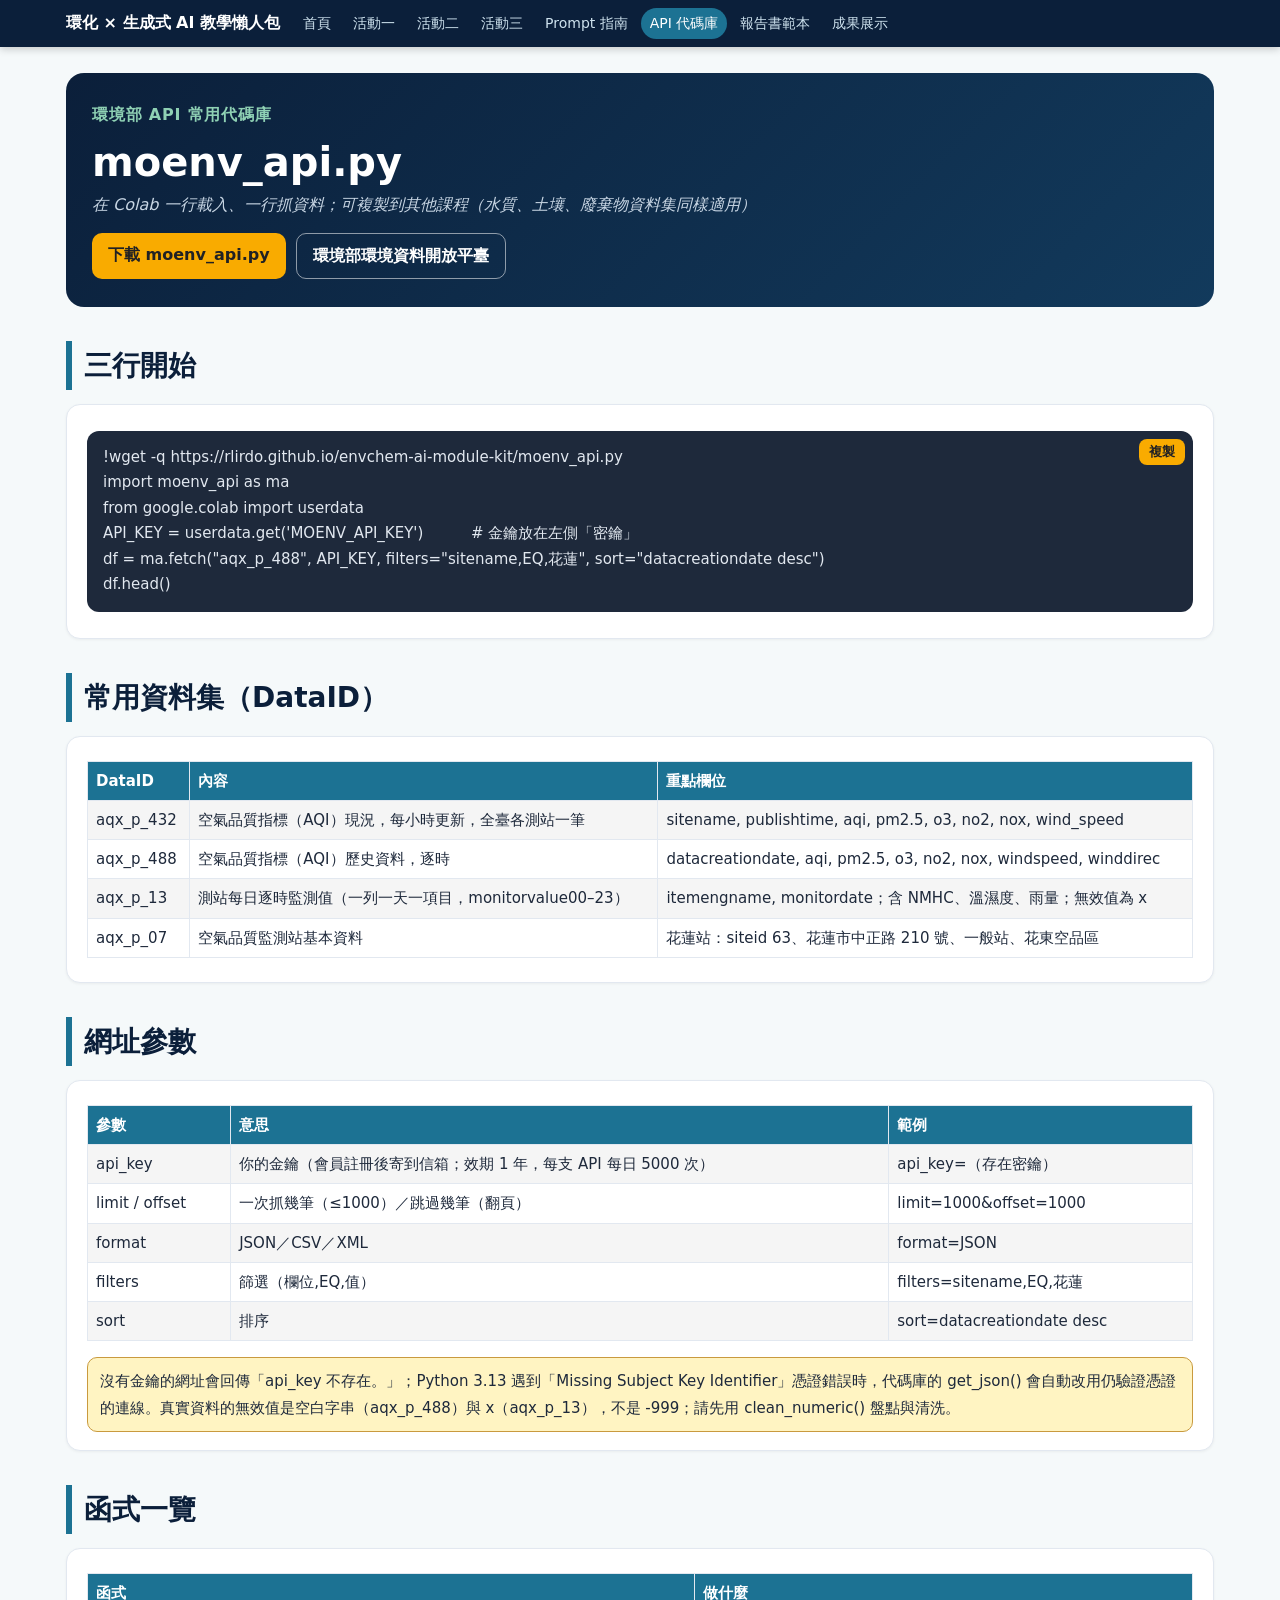
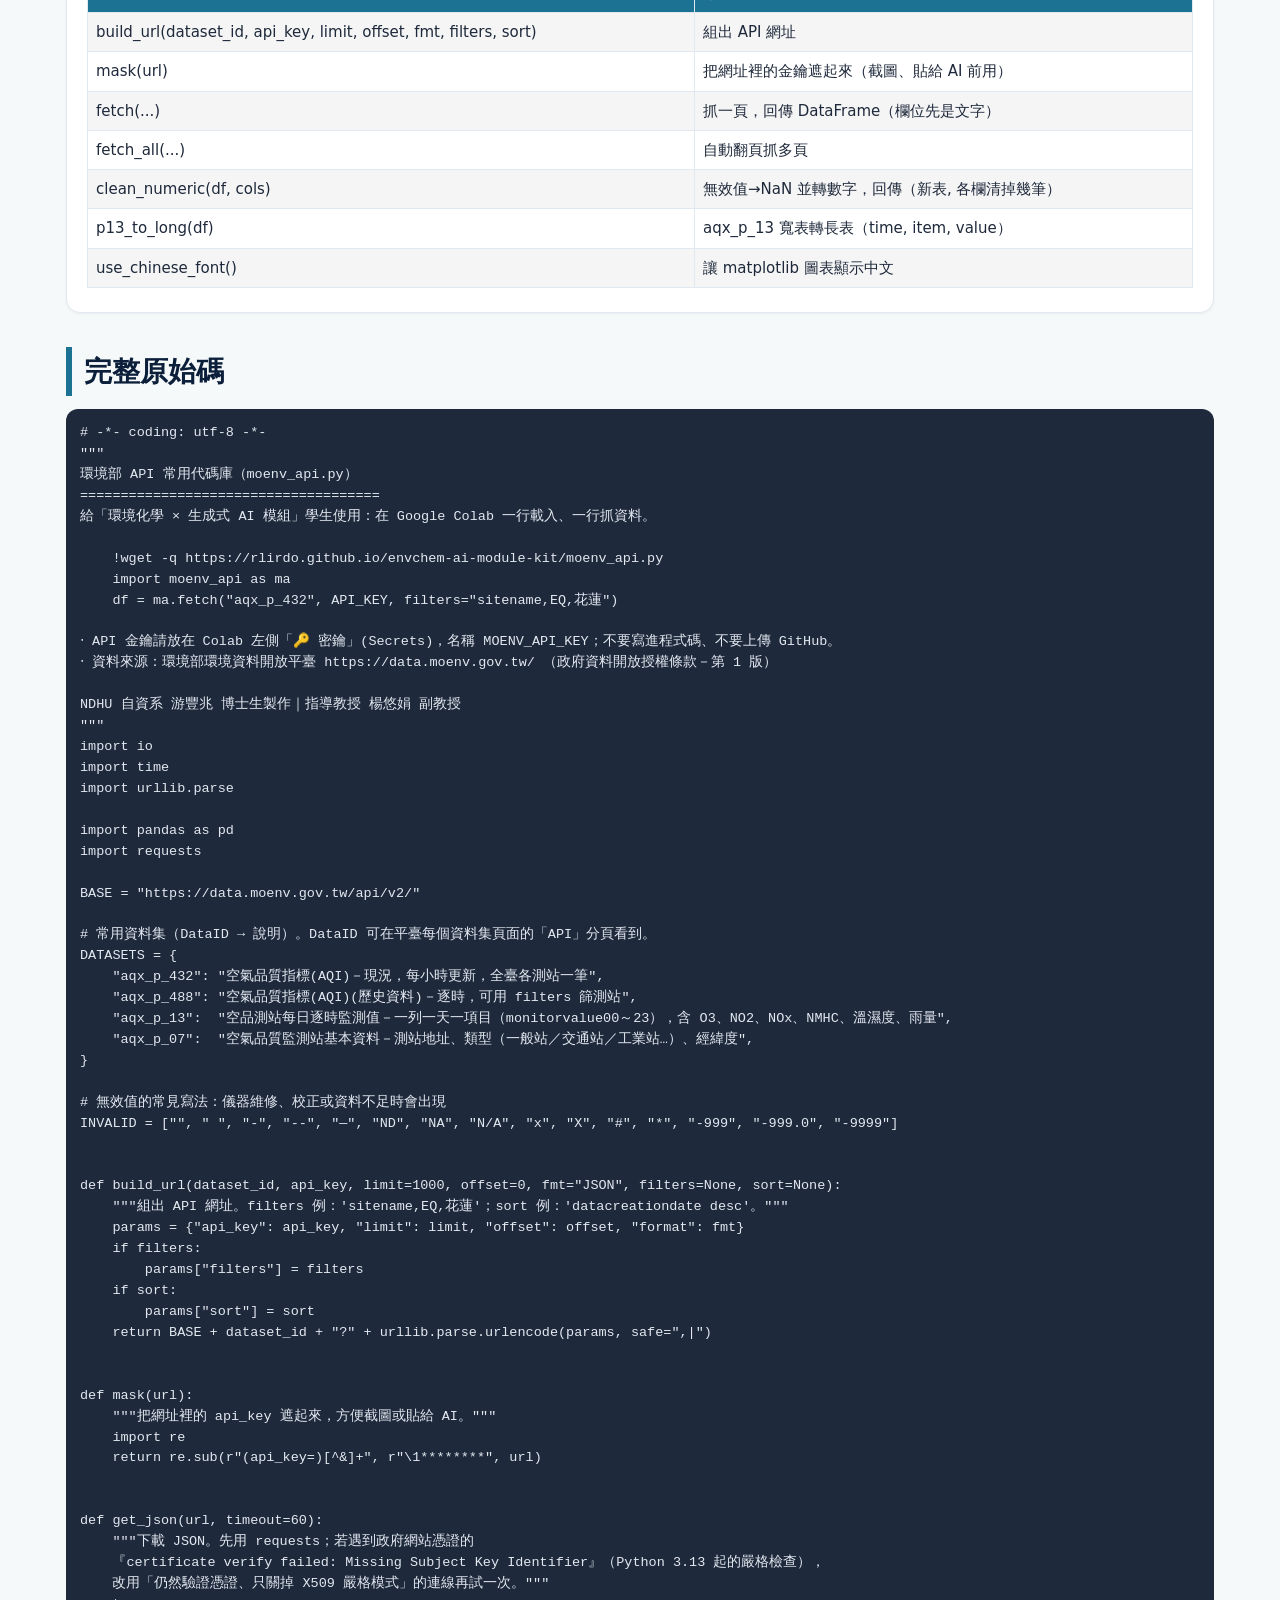
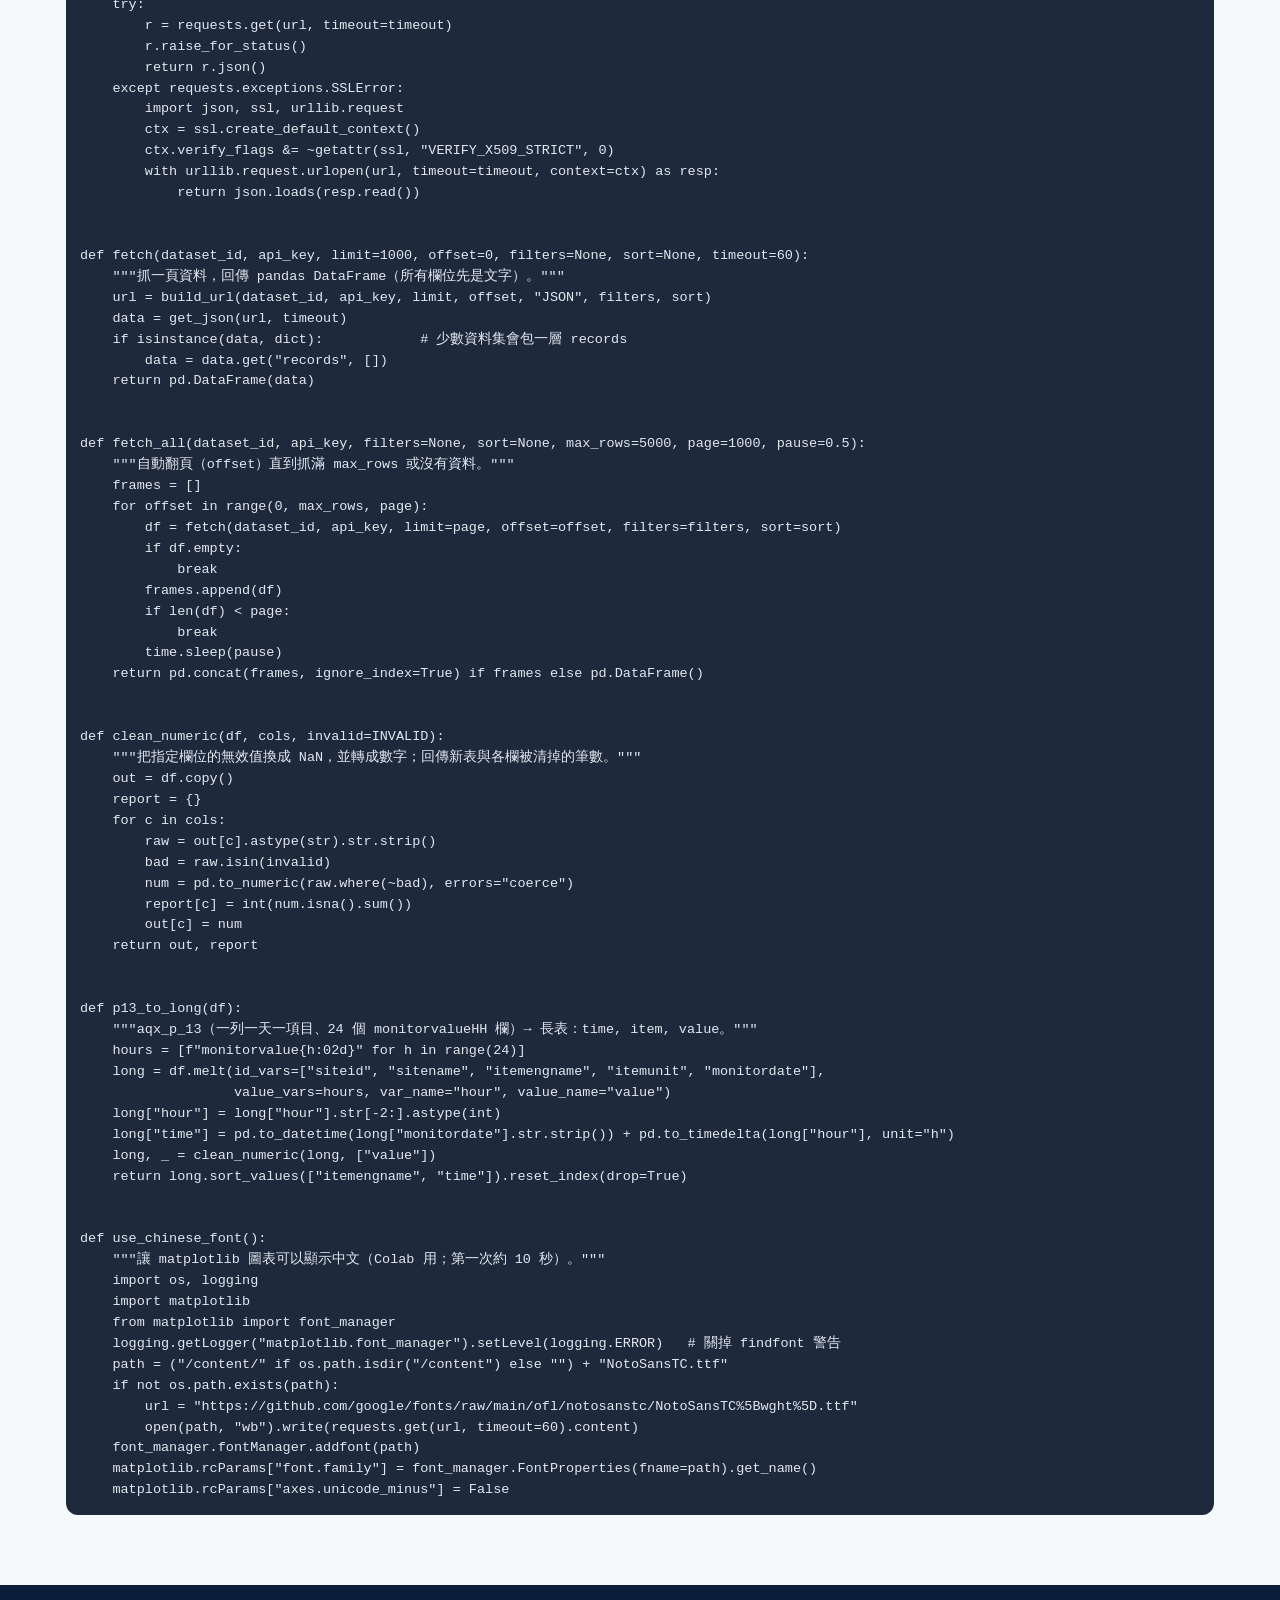
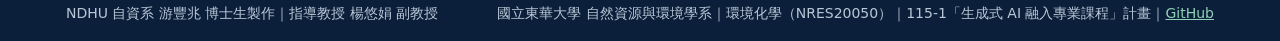
==== api.html @ 73d67e70 "Add teaching kit website, worksheets, and annotated step screenshots - Student manuals m1/m2/m3 gene" ====
<!doctype html><html lang="zh-Hant"><head><meta charset="utf-8"><meta name="viewport" content="width=device-width,initial-scale=1">
<title>API 代碼庫｜環化 × AI 教學懶人包</title><meta name="description" content="API 代碼庫"><link rel="stylesheet" href="assets/site.css"></head><body>
<header class="top"><div class="in"><a class="brand" href="index.html">環化 × 生成式 AI 教學懶人包</a><nav><a href="index.html">首頁</a><a href="m1.html">活動一</a><a href="m2.html">活動二</a><a href="m3.html">活動三</a><a href="prompts.html">Prompt 指南</a><a href="api.html" class=on>API 代碼庫</a><a href="report.html">報告書範本</a><a href="gallery.html">成果展示</a></nav></div></header>
<main><section class="hero"><div class="eb">環境部 API 常用代碼庫</div><h1>moenv_api.py</h1><div class="sub">在 Colab 一行載入、一行抓資料；可複製到其他課程（水質、土壤、廢棄物資料集同樣適用）</div>
<div class="btns"><a class="btn or" href="moenv_api.py">下載 moenv_api.py</a><a class="btn ol" href="https://data.moenv.gov.tw/" target="_blank">環境部環境資料開放平臺</a></div></section>
<h2>三行開始</h2><div class="card"><div class="pr"><button class="copy">複製</button><div class="pt">!wget -q https://rlirdo.github.io/envchem-ai-module-kit/moenv_api.py
import moenv_api as ma
from google.colab import userdata
API_KEY = userdata.get('MOENV_API_KEY')          # 金鑰放在左側「密鑰」
df = ma.fetch("aqx_p_488", API_KEY, filters="sitename,EQ,花蓮", sort="datacreationdate desc")
df.head()</div></div></div>
<h2>常用資料集（DataID）</h2><div class="card"><div class="tw"><table><tr><th>DataID</th><th>內容</th><th>重點欄位</th></tr>
<tr><td>aqx_p_432</td><td>空氣品質指標（AQI）現況，每小時更新，全臺各測站一筆</td><td>sitename, publishtime, aqi, pm2.5, o3, no2, nox, wind_speed</td></tr>
<tr><td>aqx_p_488</td><td>空氣品質指標（AQI）歷史資料，逐時</td><td>datacreationdate, aqi, pm2.5, o3, no2, nox, windspeed, winddirec</td></tr>
<tr><td>aqx_p_13</td><td>測站每日逐時監測值（一列一天一項目，monitorvalue00–23）</td><td>itemengname, monitordate；含 NMHC、溫濕度、雨量；無效值為 x</td></tr>
<tr><td>aqx_p_07</td><td>空氣品質監測站基本資料</td><td>花蓮站：siteid 63、花蓮市中正路 210 號、一般站、花東空品區</td></tr></table></div></div>
<h2>網址參數</h2><div class="card"><div class="tw"><table><tr><th>參數</th><th>意思</th><th>範例</th></tr><tr><td>api_key</td><td>你的金鑰（會員註冊後寄到信箱；效期 1 年，每支 API 每日 5000 次）</td><td>api_key=（存在密鑰）</td></tr>
<tr><td>limit / offset</td><td>一次抓幾筆（≤1000）／跳過幾筆（翻頁）</td><td>limit=1000&amp;offset=1000</td></tr><tr><td>format</td><td>JSON／CSV／XML</td><td>format=JSON</td></tr>
<tr><td>filters</td><td>篩選（欄位,EQ,值）</td><td>filters=sitename,EQ,花蓮</td></tr><tr><td>sort</td><td>排序</td><td>sort=datacreationdate desc</td></tr></table></div>
<div class="tip">沒有金鑰的網址會回傳「api_key 不存在。」；Python 3.13 遇到「Missing Subject Key Identifier」憑證錯誤時，代碼庫的 get_json() 會自動改用仍驗證憑證的連線。真實資料的無效值是空白字串（aqx_p_488）與 x（aqx_p_13），不是 -999；請先用 clean_numeric() 盤點與清洗。</div></div>
<h2>函式一覽</h2><div class="card"><div class="tw"><table><tr><th>函式</th><th>做什麼</th></tr><tr><td>build_url(dataset_id, api_key, limit, offset, fmt, filters, sort)</td><td>組出 API 網址</td></tr>
<tr><td>mask(url)</td><td>把網址裡的金鑰遮起來（截圖、貼給 AI 前用）</td></tr><tr><td>fetch(...)</td><td>抓一頁，回傳 DataFrame（欄位先是文字）</td></tr><tr><td>fetch_all(...)</td><td>自動翻頁抓多頁</td></tr>
<tr><td>clean_numeric(df, cols)</td><td>無效值→NaN 並轉數字，回傳（新表, 各欄清掉幾筆）</td></tr><tr><td>p13_to_long(df)</td><td>aqx_p_13 寬表轉長表（time, item, value）</td></tr><tr><td>use_chinese_font()</td><td>讓 matplotlib 圖表顯示中文</td></tr></table></div></div>
<h2>完整原始碼</h2><pre class="code"># -*- coding: utf-8 -*-
&quot;&quot;&quot;
環境部 API 常用代碼庫（moenv_api.py）
=====================================
給「環境化學 × 生成式 AI 模組」學生使用：在 Google Colab 一行載入、一行抓資料。

    !wget -q https://rlirdo.github.io/envchem-ai-module-kit/moenv_api.py
    import moenv_api as ma
    df = ma.fetch(&quot;aqx_p_432&quot;, API_KEY, filters=&quot;sitename,EQ,花蓮&quot;)

‧ API 金鑰請放在 Colab 左側「🔑 密鑰」(Secrets)，名稱 MOENV_API_KEY；不要寫進程式碼、不要上傳 GitHub。
‧ 資料來源：環境部環境資料開放平臺 https://data.moenv.gov.tw/ （政府資料開放授權條款－第 1 版）

NDHU 自資系 游豐兆 博士生製作｜指導教授 楊悠娟 副教授
&quot;&quot;&quot;
import io
import time
import urllib.parse

import pandas as pd
import requests

BASE = &quot;https://data.moenv.gov.tw/api/v2/&quot;

# 常用資料集（DataID → 說明）。DataID 可在平臺每個資料集頁面的「API」分頁看到。
DATASETS = {
    &quot;aqx_p_432&quot;: &quot;空氣品質指標(AQI)－現況，每小時更新，全臺各測站一筆&quot;,
    &quot;aqx_p_488&quot;: &quot;空氣品質指標(AQI)(歷史資料)－逐時，可用 filters 篩測站&quot;,
    &quot;aqx_p_13&quot;:  &quot;空品測站每日逐時監測值－一列一天一項目（monitorvalue00～23），含 O3、NO2、NOx、NMHC、溫濕度、雨量&quot;,
    &quot;aqx_p_07&quot;:  &quot;空氣品質監測站基本資料－測站地址、類型（一般站／交通站／工業站…）、經緯度&quot;,
}

# 無效值的常見寫法：儀器維修、校正或資料不足時會出現
INVALID = [&quot;&quot;, &quot; &quot;, &quot;-&quot;, &quot;--&quot;, &quot;—&quot;, &quot;ND&quot;, &quot;NA&quot;, &quot;N/A&quot;, &quot;x&quot;, &quot;X&quot;, &quot;#&quot;, &quot;*&quot;, &quot;-999&quot;, &quot;-999.0&quot;, &quot;-9999&quot;]


def build_url(dataset_id, api_key, limit=1000, offset=0, fmt=&quot;JSON&quot;, filters=None, sort=None):
    &quot;&quot;&quot;組出 API 網址。filters 例：&#x27;sitename,EQ,花蓮&#x27;；sort 例：&#x27;datacreationdate desc&#x27;。&quot;&quot;&quot;
    params = {&quot;api_key&quot;: api_key, &quot;limit&quot;: limit, &quot;offset&quot;: offset, &quot;format&quot;: fmt}
    if filters:
        params[&quot;filters&quot;] = filters
    if sort:
        params[&quot;sort&quot;] = sort
    return BASE + dataset_id + &quot;?&quot; + urllib.parse.urlencode(params, safe=&quot;,|&quot;)


def mask(url):
    &quot;&quot;&quot;把網址裡的 api_key 遮起來，方便截圖或貼給 AI。&quot;&quot;&quot;
    import re
    return re.sub(r&quot;(api_key=)[^&amp;]+&quot;, r&quot;\1********&quot;, url)


def get_json(url, timeout=60):
    &quot;&quot;&quot;下載 JSON。先用 requests；若遇到政府網站憑證的
    『certificate verify failed: Missing Subject Key Identifier』（Python 3.13 起的嚴格檢查），
    改用「仍然驗證憑證、只關掉 X509 嚴格模式」的連線再試一次。&quot;&quot;&quot;
    try:
        r = requests.get(url, timeout=timeout)
        r.raise_for_status()
        return r.json()
    except requests.exceptions.SSLError:
        import json, ssl, urllib.request
        ctx = ssl.create_default_context()
        ctx.verify_flags &amp;= ~getattr(ssl, &quot;VERIFY_X509_STRICT&quot;, 0)
        with urllib.request.urlopen(url, timeout=timeout, context=ctx) as resp:
            return json.loads(resp.read())


def fetch(dataset_id, api_key, limit=1000, offset=0, filters=None, sort=None, timeout=60):
    &quot;&quot;&quot;抓一頁資料，回傳 pandas DataFrame（所有欄位先是文字）。&quot;&quot;&quot;
    url = build_url(dataset_id, api_key, limit, offset, &quot;JSON&quot;, filters, sort)
    data = get_json(url, timeout)
    if isinstance(data, dict):            # 少數資料集會包一層 records
        data = data.get(&quot;records&quot;, [])
    return pd.DataFrame(data)


def fetch_all(dataset_id, api_key, filters=None, sort=None, max_rows=5000, page=1000, pause=0.5):
    &quot;&quot;&quot;自動翻頁（offset）直到抓滿 max_rows 或沒有資料。&quot;&quot;&quot;
    frames = []
    for offset in range(0, max_rows, page):
        df = fetch(dataset_id, api_key, limit=page, offset=offset, filters=filters, sort=sort)
        if df.empty:
            break
        frames.append(df)
        if len(df) &lt; page:
            break
        time.sleep(pause)
    return pd.concat(frames, ignore_index=True) if frames else pd.DataFrame()


def clean_numeric(df, cols, invalid=INVALID):
    &quot;&quot;&quot;把指定欄位的無效值換成 NaN，並轉成數字；回傳新表與各欄被清掉的筆數。&quot;&quot;&quot;
    out = df.copy()
    report = {}
    for c in cols:
        raw = out[c].astype(str).str.strip()
        bad = raw.isin(invalid)
        num = pd.to_numeric(raw.where(~bad), errors=&quot;coerce&quot;)
        report[c] = int(num.isna().sum())
        out[c] = num
    return out, report


def p13_to_long(df):
    &quot;&quot;&quot;aqx_p_13（一列一天一項目、24 個 monitorvalueHH 欄）→ 長表：time, item, value。&quot;&quot;&quot;
    hours = [f&quot;monitorvalue{h:02d}&quot; for h in range(24)]
    long = df.melt(id_vars=[&quot;siteid&quot;, &quot;sitename&quot;, &quot;itemengname&quot;, &quot;itemunit&quot;, &quot;monitordate&quot;],
                   value_vars=hours, var_name=&quot;hour&quot;, value_name=&quot;value&quot;)
    long[&quot;hour&quot;] = long[&quot;hour&quot;].str[-2:].astype(int)
    long[&quot;time&quot;] = pd.to_datetime(long[&quot;monitordate&quot;].str.strip()) + pd.to_timedelta(long[&quot;hour&quot;], unit=&quot;h&quot;)
    long, _ = clean_numeric(long, [&quot;value&quot;])
    return long.sort_values([&quot;itemengname&quot;, &quot;time&quot;]).reset_index(drop=True)


def use_chinese_font():
    &quot;&quot;&quot;讓 matplotlib 圖表可以顯示中文（Colab 用；第一次約 10 秒）。&quot;&quot;&quot;
    import os, logging
    import matplotlib
    from matplotlib import font_manager
    logging.getLogger(&quot;matplotlib.font_manager&quot;).setLevel(logging.ERROR)   # 關掉 findfont 警告
    path = (&quot;/content/&quot; if os.path.isdir(&quot;/content&quot;) else &quot;&quot;) + &quot;NotoSansTC.ttf&quot;
    if not os.path.exists(path):
        url = &quot;https://github.com/google/fonts/raw/main/ofl/notosanstc/NotoSansTC%5Bwght%5D.ttf&quot;
        open(path, &quot;wb&quot;).write(requests.get(url, timeout=60).content)
    font_manager.fontManager.addfont(path)
    matplotlib.rcParams[&quot;font.family&quot;] = font_manager.FontProperties(fname=path).get_name()
    matplotlib.rcParams[&quot;axes.unicode_minus&quot;] = False
</pre></main>
<footer><div class="in"><span>NDHU 自資系 游豐兆 博士生製作｜指導教授 楊悠娟 副教授</span><span>國立東華大學 自然資源與環境學系｜環境化學（NRES20050）｜115-1「生成式 AI 融入專業課程」計畫｜<a style="color:#8fd1b4" href="https://github.com/rlirdo/envchem-ai-module-kit">GitHub</a></span></div></footer>
<div id="lb"><img alt=""></div><script src="assets/site.js"></script></body></html>
---- assets/site.css ----
:root{--navy:#0B1F3A;--deep:#065A82;--teal:#1C7293;--green:#2E7D5B;--moss:#5FA98A;--gold:#C99A3E;--bg:#F5F9FA;--ink:#1E293B;--grey:#64748B;--line:#E2E8F0;--card:#fff;--yel:#FFF4C2;--code:#1E293B}
@media (prefers-color-scheme:dark){:root:not([data-theme=light]){--bg:#0f1722;--ink:#e2e8f0;--grey:#9fb0c3;--line:#2a3a4d;--card:#16212f;--yel:#3a3216;--navy:#9cc3e6}}
*{box-sizing:border-box}html{scroll-behavior:smooth;scroll-padding-top:120px}
body{margin:0;background:var(--bg);color:var(--ink);font:16px/1.75 "Microsoft JhengHei","Noto Sans TC",system-ui,sans-serif}
a{color:var(--teal)}img{max-width:100%;height:auto}
.top{position:sticky;top:0;z-index:20;background:#0B1F3A;color:#fff;box-shadow:0 2px 8px #0003}
.top .in{max-width:1180px;margin:auto;padding:8px 16px;display:flex;gap:14px;align-items:center;flex-wrap:wrap}
.top .brand{font-weight:700;color:#fff;text-decoration:none;white-space:nowrap}
.top nav{display:flex;gap:4px;flex-wrap:wrap}.top nav a{color:#cfe3ef;text-decoration:none;padding:3px 9px;border-radius:99px;font-size:14px}
.top nav a.on,.top nav a:hover{background:#1C7293;color:#fff}
.flowbar{background:#fff;border-bottom:1px solid var(--line)}@media (prefers-color-scheme:dark){.flowbar{background:#16212f}}
.flowbar .in{max-width:1180px;margin:auto;padding:6px 16px;display:flex;gap:6px;overflow-x:auto;align-items:center}
.flowbar .lab{font-size:12px;color:var(--grey);white-space:nowrap}
.flowbar a{white-space:nowrap;font-size:13px;text-decoration:none;color:var(--grey);border:1px solid var(--line);border-radius:99px;padding:2px 10px}
.flowbar a.on{background:var(--teal);color:#fff;border-color:var(--teal);font-weight:700}
main{max-width:1180px;margin:auto;padding:16px}
.hero{background:linear-gradient(135deg,#0B1F3A,#123a5c);color:#fff;border-radius:18px;padding:28px 26px;margin:10px 0 22px}
.hero .eb{color:#8fd1b4;font-weight:700;letter-spacing:.05em}.hero h1{margin:.2em 0 .1em;font-size:clamp(26px,4vw,40px);line-height:1.25}
.hero .sub{color:#c7d5e3;font-style:italic}.tags{display:flex;gap:8px;flex-wrap:wrap;margin:12px 0}
.tags span{background:#1C7293;border-radius:99px;padding:2px 12px;font-size:14px}
.btns{display:flex;gap:10px;flex-wrap:wrap;margin-top:14px}.btn{display:inline-block;padding:8px 16px;border-radius:10px;background:#fff;color:#0B1F3A;text-decoration:none;font-weight:700}
.btn.or{background:#F9AB00;color:#202124}.btn.gr{background:#2E7D5B;color:#fff}.btn.ol{background:transparent;color:#fff;border:1px solid #fff8}
h2{font-size:clamp(22px,3vw,28px);color:var(--navy);margin:34px 0 10px;border-left:6px solid var(--teal);padding-left:12px}
h2 .no{display:inline-block;background:var(--teal);color:#fff;border-radius:50%;width:38px;height:38px;text-align:center;line-height:38px;margin-right:8px;font-size:20px}
.card{background:var(--card);border:1px solid var(--line);border-radius:14px;padding:18px 20px;margin:14px 0;box-shadow:0 1px 3px #0000000d}
.card h3{margin:0 0 6px;font-size:20px;color:var(--navy)}.card .sub{color:var(--grey);font-style:italic;margin-bottom:8px}
.step{display:grid;grid-template-columns:minmax(0,1.6fr) minmax(0,1fr);gap:18px;align-items:start}
@media (max-width:820px){.step{grid-template-columns:1fr}}
figure{margin:0}figure img{border:1px solid var(--line);border-radius:10px;cursor:zoom-in;background:#fff}
figcaption{font-size:13px;color:var(--grey);margin-top:4px}
ol.do{list-style:none;padding:0;margin:0}ol.do li{display:flex;gap:10px;margin:6px 0}
ol.do b.n{flex:0 0 30px;height:30px;border-radius:50%;background:#DC2626;color:#fff;text-align:center;line-height:30px;font-size:15px}
ol.do b.n.arr{background:var(--green)}
.tip{background:var(--yel);border:1px solid var(--gold);border-radius:10px;padding:10px 12px;margin-top:10px;font-size:15px;white-space:pre-line}
.pr{position:relative;background:var(--code);color:#e2e8f0;border-radius:12px;padding:14px 16px 14px;white-space:pre-wrap;font-size:15px;line-height:1.7;margin:8px 0}
.copy{position:absolute;top:8px;right:8px;background:#F9AB00;color:#202124;border:0;border-radius:8px;padding:4px 10px;font-weight:700;cursor:pointer;font-family:inherit}
.cols{display:grid;grid-template-columns:repeat(auto-fit,minmax(240px,1fr));gap:14px}.cols .c{border:1px solid var(--line);border-radius:12px;padding:10px 14px}
.cols .c h4{margin:0 0 6px;color:var(--teal)}.cols ul{margin:0;padding-left:20px}
table{border-collapse:collapse;width:100%;font-size:15px;margin:6px 0}th{background:var(--teal);color:#fff;text-align:left}
th,td{border:1px solid var(--line);padding:6px 8px;vertical-align:top}tr:nth-child(even) td{background:#0000000a}
.tw{overflow-x:auto}.banner{background:#0B1F3A;color:#fff;border-radius:10px;padding:10px 14px;font-weight:700;margin-top:10px;text-align:center}
.flow{display:grid;grid-template-columns:repeat(auto-fit,minmax(150px,1fr));gap:12px}
.flow a{text-decoration:none;color:inherit}.flow .s{border:2px solid var(--teal);border-radius:14px;padding:12px;background:var(--card);height:100%}
.flow .s .c{width:40px;height:40px;border-radius:50%;color:#fff;font-weight:700;font-size:20px;text-align:center;line-height:40px;margin:0 auto 4px}
.flow .s h4{margin:0;text-align:center}.flow .s ul{padding-left:18px;margin:6px 0 0;font-size:14px}.flow .s .t{font-size:12px;color:var(--grey);text-align:center}
.grid3{display:grid;grid-template-columns:repeat(auto-fit,minmax(280px,1fr));gap:16px}
.mod{background:var(--card);border:1px solid var(--line);border-radius:16px;padding:18px;display:flex;flex-direction:column;gap:6px}
.mod .d{color:var(--grey);font-size:14px}.mod h3{margin:0;color:var(--navy)}.mod .l{display:flex;gap:8px;flex-wrap:wrap;margin-top:auto;padding-top:8px}
.mod .l a{font-size:14px;border:1px solid var(--teal);border-radius:8px;padding:3px 10px;text-decoration:none}
.note{border-left:5px solid #DC2626;background:#fff1f1;padding:10px 14px;border-radius:8px;color:#1E293B}
pre.code{background:var(--code);color:#e2e8f0;border-radius:12px;padding:14px;overflow-x:auto;font:13.5px/1.55 Consolas,monospace}
footer{margin-top:40px;background:#0B1F3A;color:#b8c7d6;font-size:14px}footer .in{max-width:1180px;margin:auto;padding:16px;display:flex;justify-content:space-between;gap:10px;flex-wrap:wrap}
#lb{position:fixed;inset:0;background:#000c;display:none;align-items:center;justify-content:center;z-index:50;cursor:zoom-out}#lb img{max-width:96vw;max-height:94vh;border-radius:8px}
@media print{.top,.flowbar,.copy,#lb{display:none}body{background:#fff}}
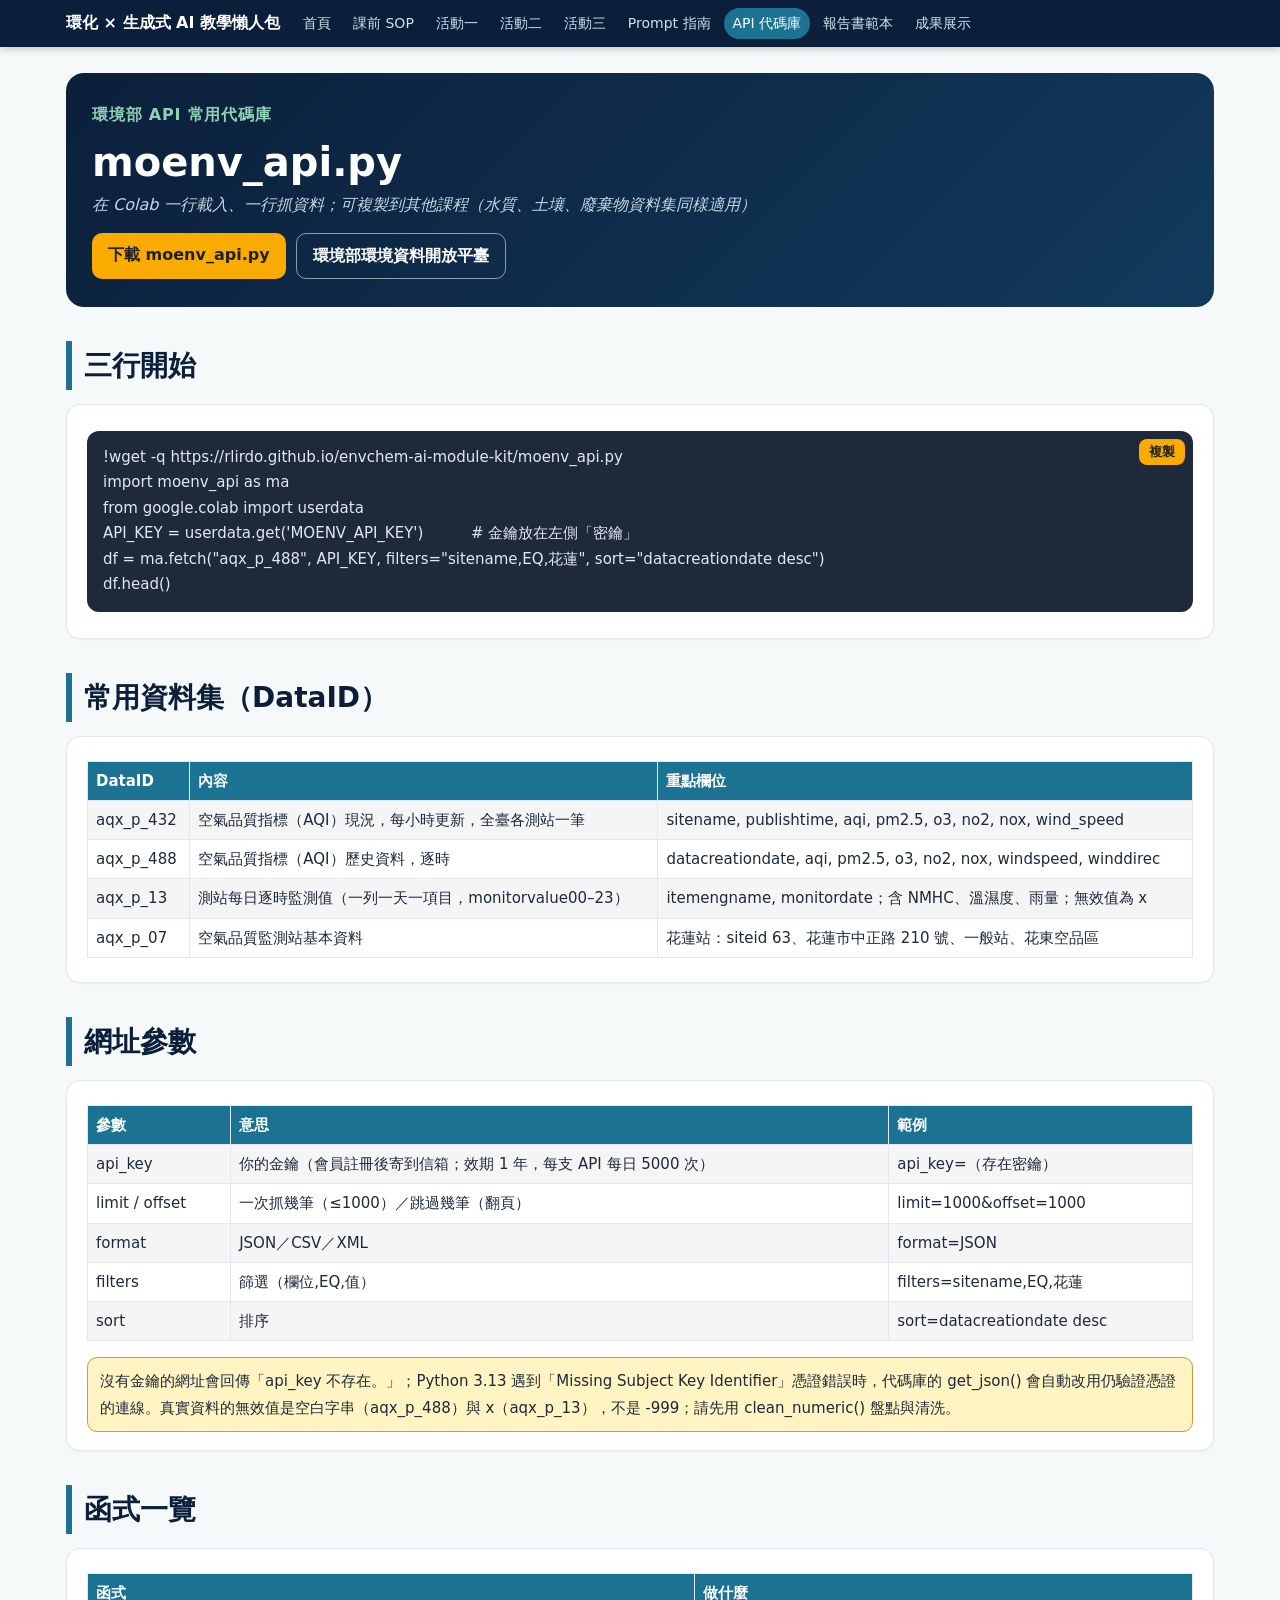
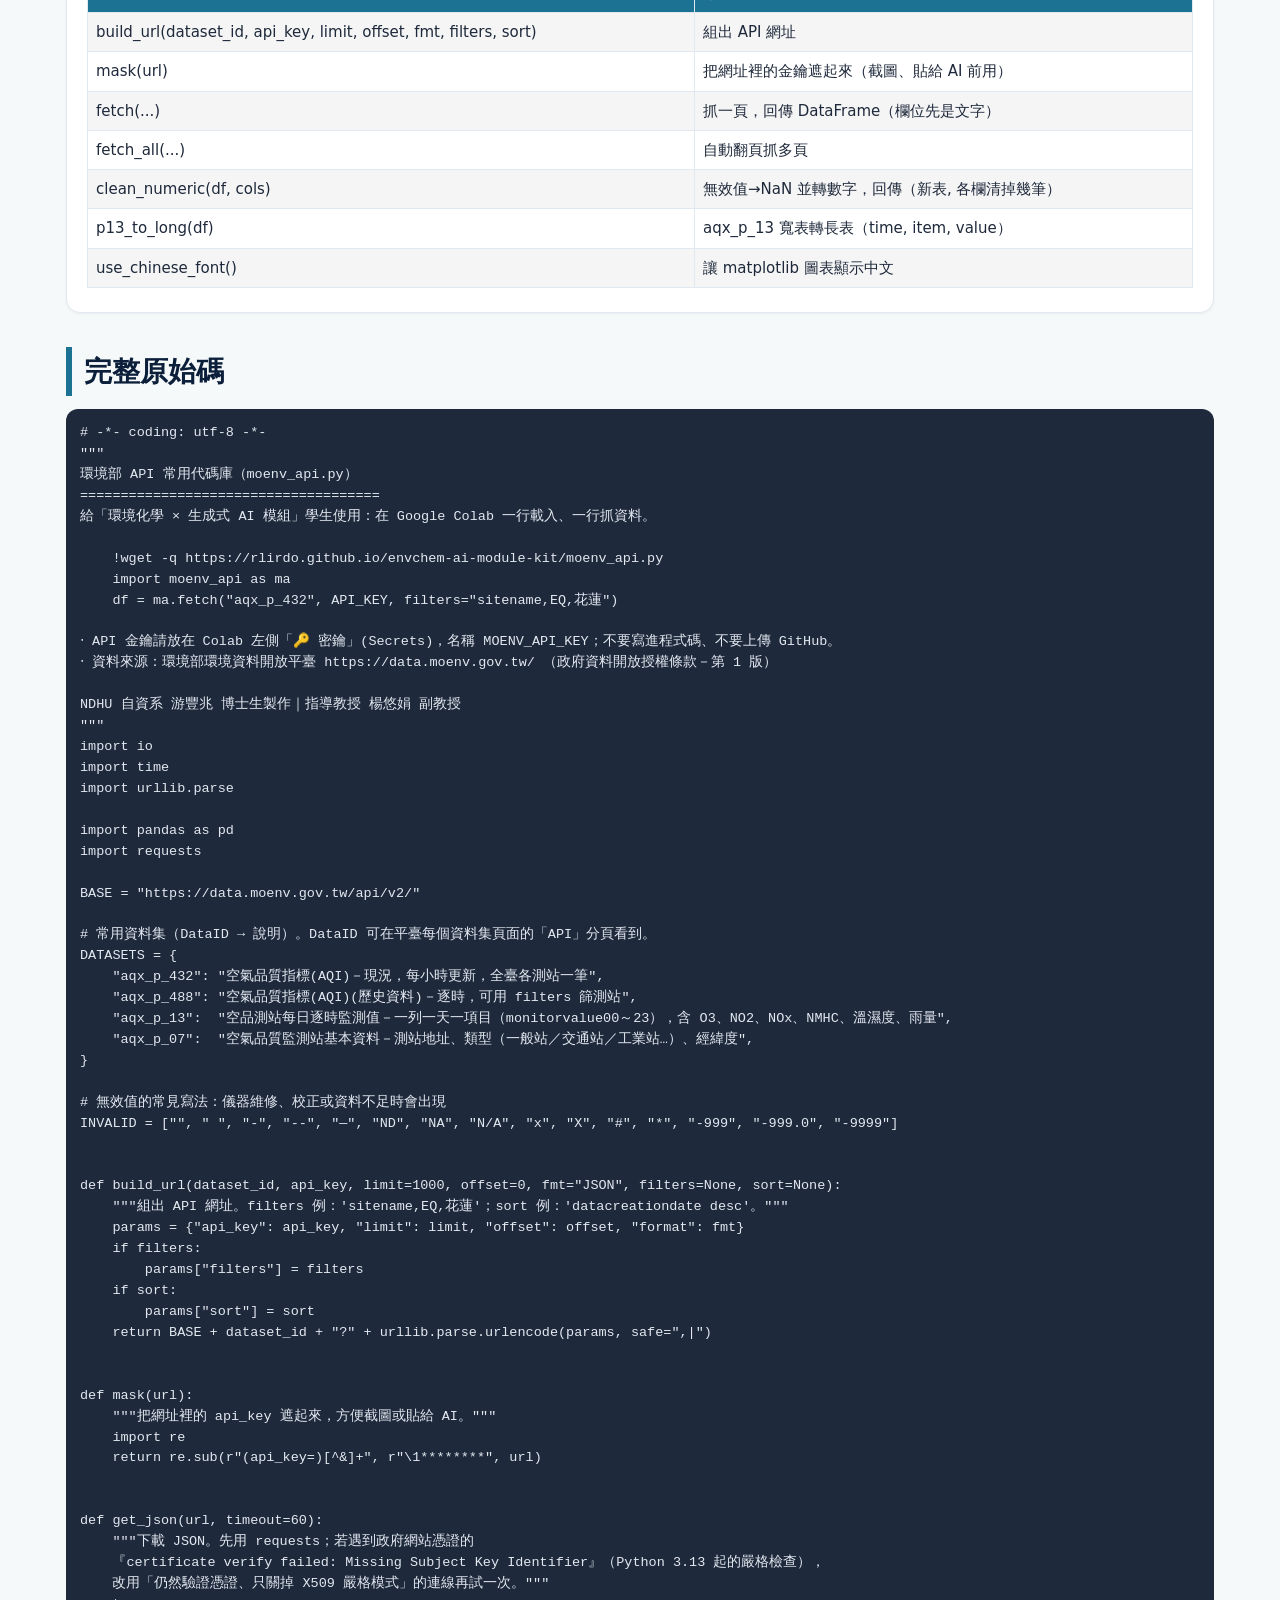
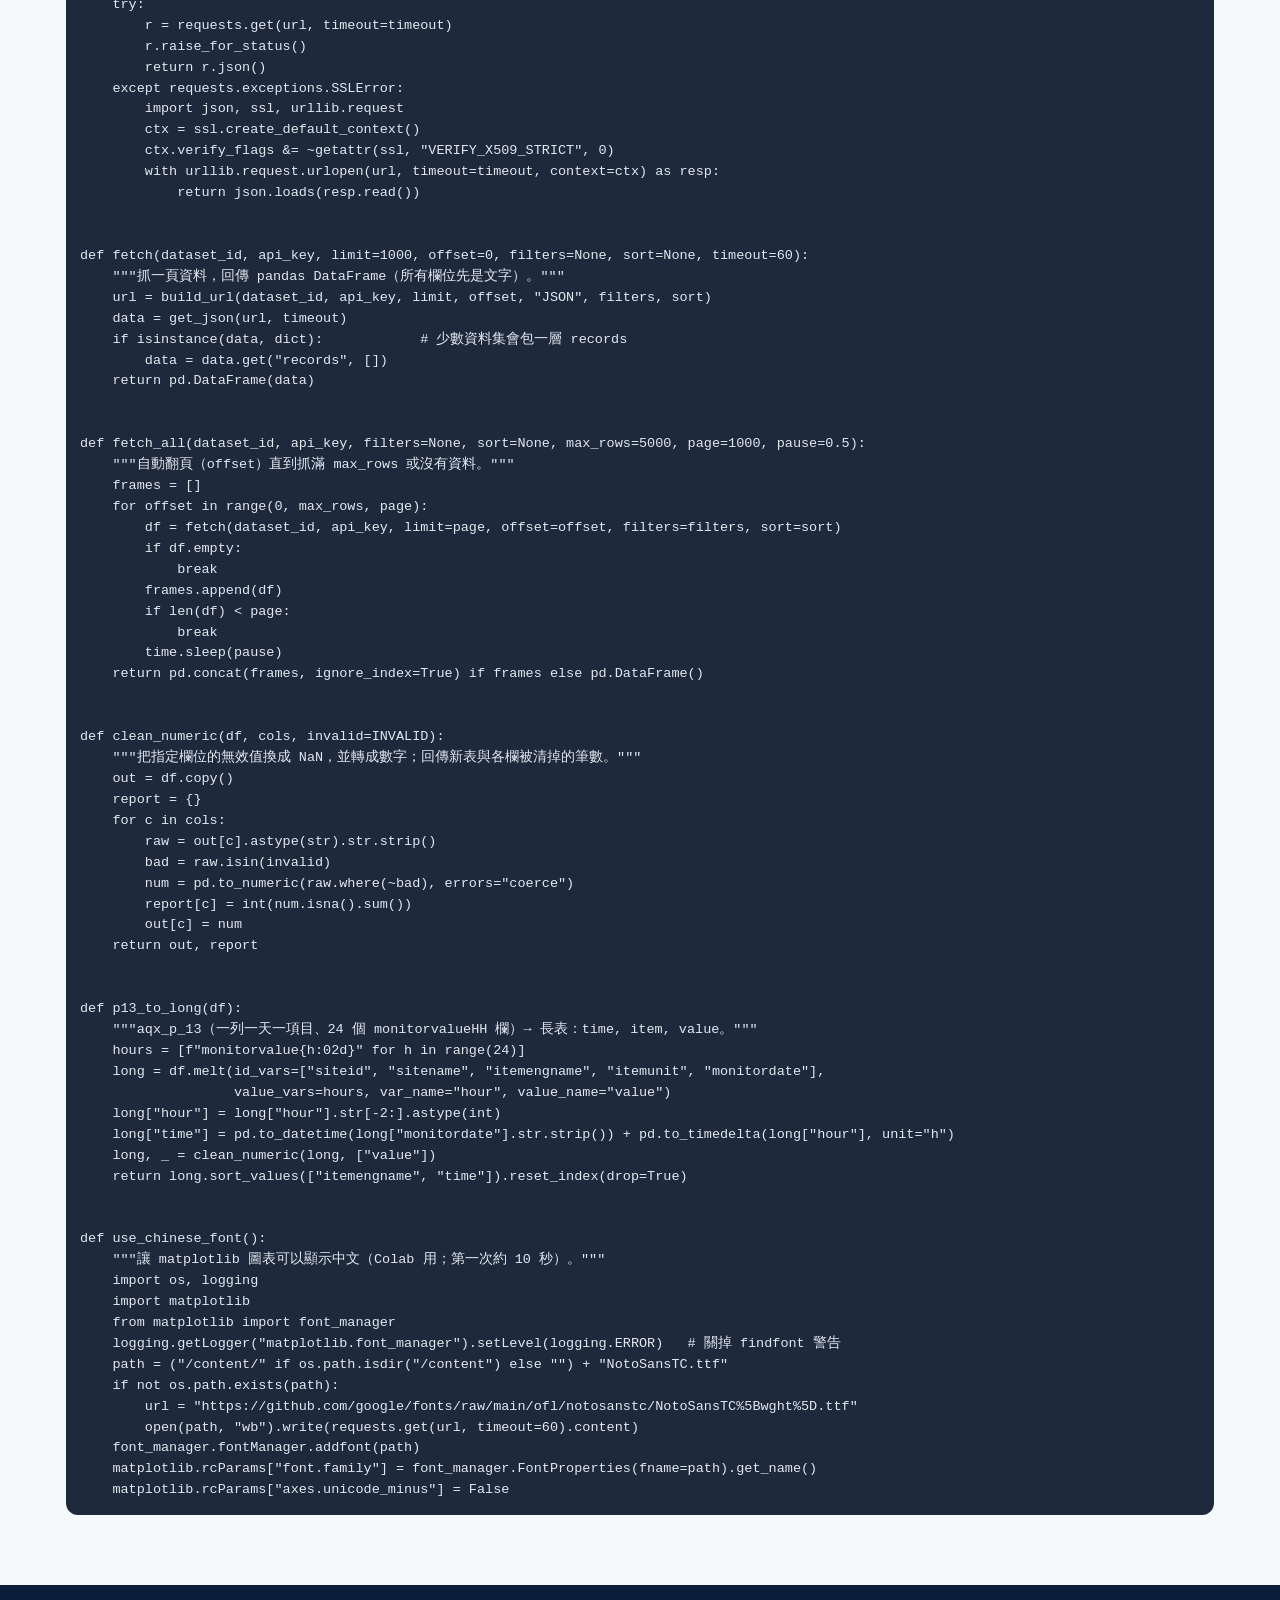
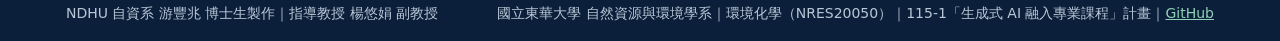
==== commit ceb30e8a: "Add pre-class SOP page, pre-test worksheets, and e-learning submission links Co-Authored-By: Claude " ====
--- a/api.html
+++ b/api.html
@@ -1,6 +1,6 @@
 <!doctype html><html lang="zh-Hant"><head><meta charset="utf-8"><meta name="viewport" content="width=device-width,initial-scale=1">
 <title>API 代碼庫｜環化 × AI 教學懶人包</title><meta name="description" content="API 代碼庫"><link rel="stylesheet" href="assets/site.css"></head><body>
-<header class="top"><div class="in"><a class="brand" href="index.html">環化 × 生成式 AI 教學懶人包</a><nav><a href="index.html">首頁</a><a href="m1.html">活動一</a><a href="m2.html">活動二</a><a href="m3.html">活動三</a><a href="prompts.html">Prompt 指南</a><a href="api.html" class=on>API 代碼庫</a><a href="report.html">報告書範本</a><a href="gallery.html">成果展示</a></nav></div></header>
+<header class="top"><div class="in"><a class="brand" href="index.html">環化 × 生成式 AI 教學懶人包</a><nav><a href="index.html">首頁</a><a href="sop_key.html">課前 SOP</a><a href="m1.html">活動一</a><a href="m2.html">活動二</a><a href="m3.html">活動三</a><a href="prompts.html">Prompt 指南</a><a href="api.html" class=on>API 代碼庫</a><a href="report.html">報告書範本</a><a href="gallery.html">成果展示</a></nav></div></header>
 <main><section class="hero"><div class="eb">環境部 API 常用代碼庫</div><h1>moenv_api.py</h1><div class="sub">在 Colab 一行載入、一行抓資料；可複製到其他課程（水質、土壤、廢棄物資料集同樣適用）</div>
 <div class="btns"><a class="btn or" href="moenv_api.py">下載 moenv_api.py</a><a class="btn ol" href="https://data.moenv.gov.tw/" target="_blank">環境部環境資料開放平臺</a></div></section>
 <h2>三行開始</h2><div class="card"><div class="pr"><button class="copy">複製</button><div class="pt">!wget -q https://rlirdo.github.io/envchem-ai-module-kit/moenv_api.py
